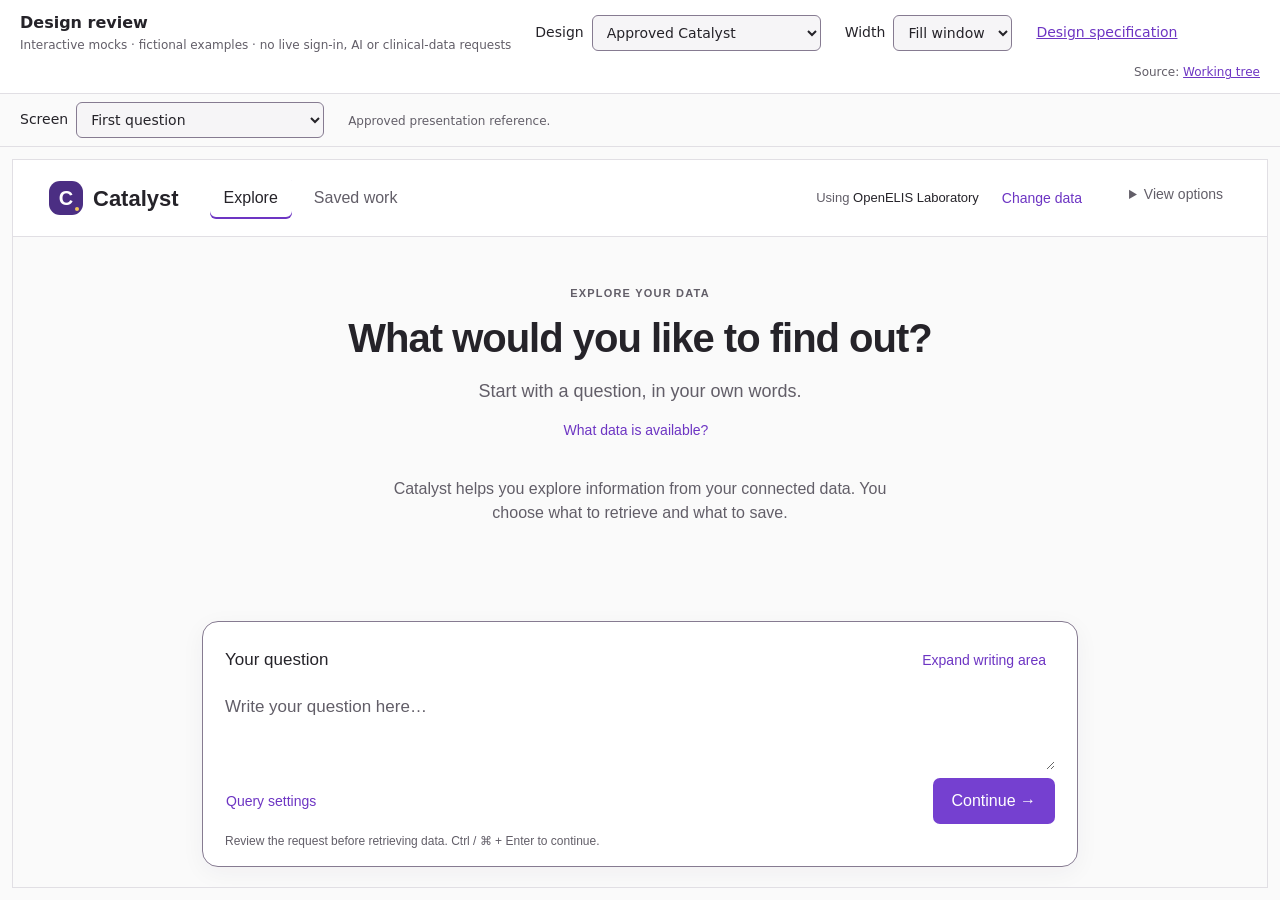
==== docs/specs/openelis-reporting-integration/index.html @ 263b16f0 "docs: add independent OpenELIS and Catalyst integration mock" ====
<!doctype html>
<html lang="en">
<head>
  <meta charset="utf-8"><meta name="viewport" content="width=device-width, initial-scale=1">
  <title>Catalyst and OpenELIS · design review</title>
  <script src="../staff-workbench-ux/appearance.js"></script>
  <link rel="stylesheet" href="../staff-workbench-ux/appearance.css">
  <style>
    * { box-sizing: border-box; }
    body { margin: 0; height: 100dvh; display: flex; flex-direction: column; background: var(--background); color: var(--text); font: 14px/1.4 system-ui, sans-serif; }
    header { padding: 12px 20px; background: var(--layer); border-bottom: 1px solid var(--border); display: flex; flex-wrap: wrap; align-items: center; gap: 10px 24px; }
    h1 { font-size: 16px; margin: 0; } p { margin: 3px 0 0; font-size: 12px; color: var(--muted); }
    label { display: flex; gap: 8px; align-items: center; }
    select, button, a { font: inherit; min-height: 36px; }
    select, button { background: var(--field); color: var(--text); border: 1px solid var(--control-border); border-radius: 6px; padding: 7px 10px; }
    a { color: var(--action-text); padding: 8px 0; }
    nav { display: flex; flex-wrap: wrap; gap: 8px; }
    button { cursor: pointer; }
    button[aria-current] { box-shadow: inset 0 -2px var(--accent); font-weight: 600; background: var(--layer); }
    select:focus-visible, button:focus-visible, a:focus-visible { outline: 2px solid var(--focus); outline-offset: 3px; }
    .subhead { padding: 8px 20px; display: flex; align-items: center; flex-wrap: wrap; gap: 12px 24px; border-bottom: 1px solid var(--border); }
    main { flex: 1; min-height: 0; padding: 12px; overflow: auto; }
    iframe { display: block; width: 100%; height: 100%; min-height: 560px; margin: auto; border: 1px solid var(--border); background: var(--layer); }
    [hidden] { display: none !important; }
    .revision { margin-left: auto; font-size: 12px; color: var(--muted); }
    @media(max-width: 640px) { header, .subhead { padding: 10px 12px; gap: 8px 12px; } main { padding: 0; } select { max-width: 200px; } .revision { margin-left: 0; } h1 { font-size: 15px; } }
  </style>
</head>
<body>
  <header>
    <div><h1>Design review</h1><p>Interactive mocks · fictional examples · no live sign-in, AI or clinical-data requests</p></div>
    <label>Design <select id="design"><option value="approved">Approved Catalyst</option><option value="integration">OpenELIS integration draft</option></select></label>
    <label>Width <select id="width"><option value="100%">Fill window</option><option value="1280px">1280 px</option><option value="640px">640 px</option><option value="390px">390 px</option><option value="320px">320 px</option></select></label>
    <a id="spec-link" href="../staff-workbench-ux/spec.md">Design specification</a>
    <span class="revision">Source: <a id="source-revision" href="spec.md">Working tree</a></span>
  </header>
  <div class="subhead">
    <label id="approved-controls">Screen <select id="screen">
      <option value="empty">First question</option><option value="results">Results</option><option value="ready">Query ready</option><option value="limited">Limited results</option>
      <option value="error">Database error</option><option value="clarify">Clarification</option><option value="unsupported">Unable to answer</option><option value="datasets">Saved queries and SQL reuse</option>
      <option value="widgets">Charts and tables</option><option value="dashboards">Dashboards</option><option value="imported">Dashboard imported</option><option value="import-failed">Dashboard import failed</option>
    </select></label>
    <nav id="integration-controls" aria-label="Review surfaces" hidden>
      <button data-view="oe" aria-current="page">OpenELIS reporting</button><button data-view="catalyst">Catalyst</button><button data-view="parity">Parity review</button>
    </nav>
    <p id="context-note">Approved presentation reference.</p>
  </div>
  <main>
    <iframe id="approved" title="Approved Catalyst mock" src="../staff-workbench-ux/mock.html?state=empty"></iframe>
    <iframe id="oe" title="OpenELIS reporting draft" src="app.html?app=oe" hidden></iframe>
    <iframe id="catalyst" title="Catalyst integration draft" src="app.html?app=catalyst" hidden></iframe>
    <iframe id="parity" title="Parity review examples" src="app.html?app=parity" hidden></iframe>
  </main>
  <script src="review.js" data-approved-spec="../staff-workbench-ux/spec.md" data-integration-spec="spec.md"></script>
</body>
</html>
---- docs/specs/staff-workbench-ux/appearance.css ----
/* OpenClinAI purple accents on neutral surfaces; gold is a small brand detail. */
:root {
  color-scheme: light;
  --background: #fafafa;
  --layer: #ffffff;
  --text: #252329;
  --muted: #625e68;
  --border: #e1dfe4;
  --control-border: #867b91;
  --accent: #6d35c3;
  --action-text: #6d35c3;
  --primary: #7540d0;
  --primary-hover: #6330b7;
  --accent-hover: #5923ac;
  --on-accent: #ffffff;
  --brand: #4b2e83;
  --gold: #f2c75c;
  --focus: #7540d0;
  --hover-surface: #eee9f6;
  --selected-surface: #f0edf6;
  --field: #f6f5f7;
  --raised: #f1f0f3;
  --disabled-text: #62566f;
  --info-surface: #f0edf7;
  --info-border: #796499;
  --warning-surface: #fff8e1;
  --warning-border: #9c7600;
  --warning-text: #614b11;
  --error-surface: #fff1f1;
  --error-border: #c5283d;
  --error-text: #8d1b31;
  --success-surface: #e5f1e9;
  --success-border: #287248;
  --success-text: #164b36;
  --scrim: #160e2a66;
  --shadow: #24133f0c;
}
:root[data-color-mode="dark"] {
  color-scheme: dark;
  --background: #19191c;
  --layer: #222225;
  --text: #eeeef0;
  --muted: #b8b5bf;
  --border: #414047;
  --control-border: #85818e;
  --accent: #bb99ff;
  --action-text: #eeeef0;
  --primary: #8b4cf0;
  --primary-hover: #8040e1;
  --accent-hover: #d1baff;
  --on-accent: #ffffff;
  --focus: #bb99ff;
  --hover-surface: #302c37;
  --selected-surface: #302c37;
  --field: #29282d;
  --raised: #303035;
  --disabled-text: #b8b5bf;
  --info-surface: #2c2932;
  --info-border: #ad97c8;
  --warning-surface: #352b17;
  --warning-border: #d4b24f;
  --warning-text: #f4d980;
  --error-surface: #3c202a;
  --error-border: #ef8b9d;
  --error-text: #ffb5c0;
  --success-surface: #193326;
  --success-border: #73b991;
  --success-text: #b5e7c9;
  --scrim: #09090bb3;
  --shadow: #00000033;
}
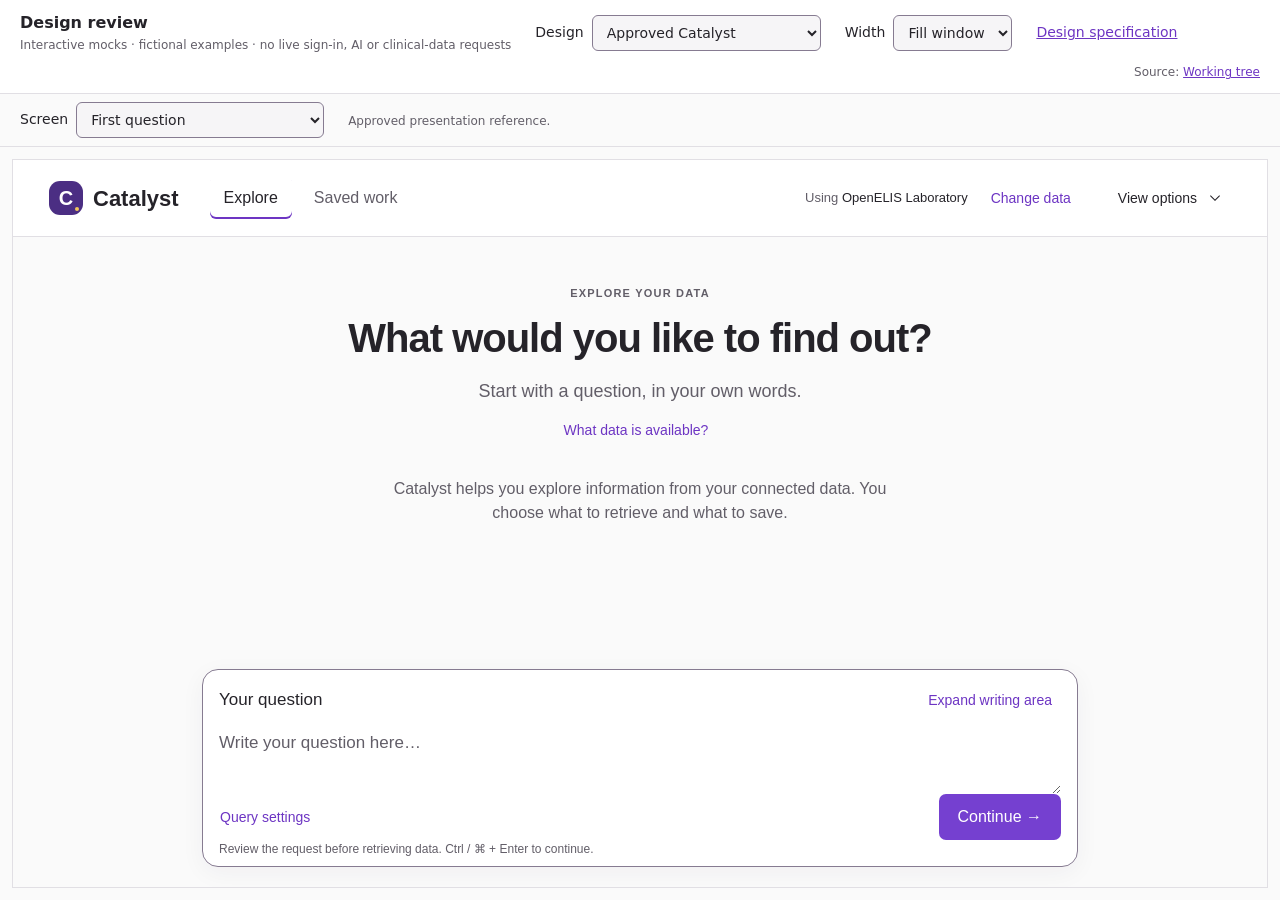
==== commit 0d0595a1: "design: extend reporting mock for CSV Datasets and PostgreSQL" ====
--- a/docs/specs/openelis-reporting-integration/index.html
+++ b/docs/specs/openelis-reporting-integration/index.html
@@ -41,13 +41,12 @@
       <option value="widgets">Charts and tables</option><option value="dashboards">Dashboards</option><option value="imported">Dashboard imported</option><option value="import-failed">Dashboard import failed</option>
     </select></label>
     <nav id="integration-controls" aria-label="Review surfaces" hidden>
-      <button data-view="oe" aria-current="page">OpenELIS reporting</button><button data-view="catalyst">Catalyst</button><button data-view="parity">Parity review</button>
+      <button data-view="catalyst" aria-current="page">Catalyst pathways</button><button data-view="parity">Record comparison</button><a href="https://digi-uw.github.io/openelis-work/#/reports/custom-data-export" target="_blank" rel="noopener">OpenELIS reporting mock ↗</a>
     </nav>
     <p id="context-note">Approved presentation reference.</p>
   </div>
   <main>
     <iframe id="approved" title="Approved Catalyst mock" src="../staff-workbench-ux/mock.html?state=empty"></iframe>
-    <iframe id="oe" title="OpenELIS reporting draft" src="app.html?app=oe" hidden></iframe>
     <iframe id="catalyst" title="Catalyst integration draft" src="app.html?app=catalyst" hidden></iframe>
     <iframe id="parity" title="Parity review examples" src="app.html?app=parity" hidden></iframe>
   </main>
